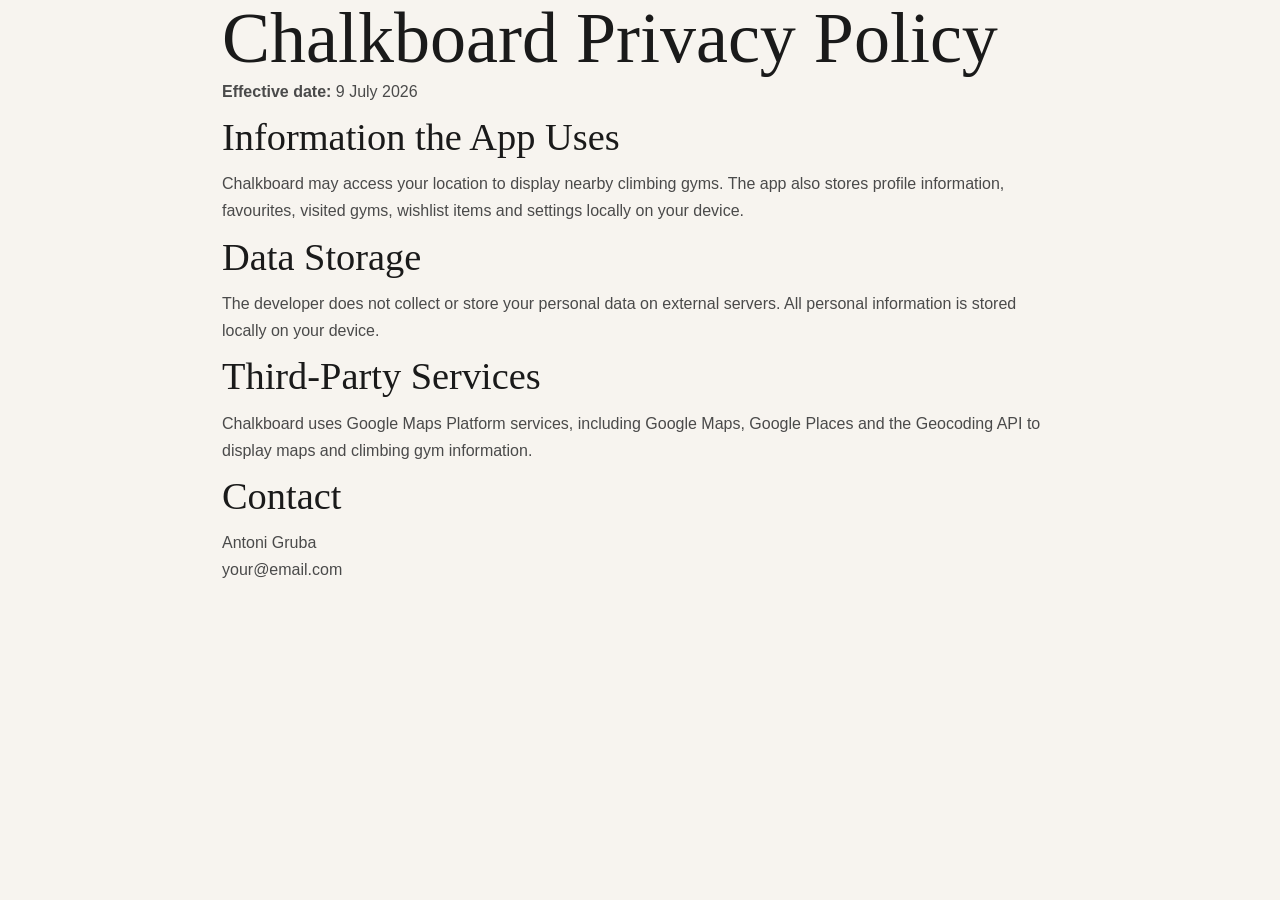
==== chalkboard/index.html @ cacdbe13 "added chalkboard privacy policy" ====
<!DOCTYPE html>
<html lang="en">
<head>
    <meta charset="UTF-8">
    <meta name="viewport" content="width=device-width, initial-scale=1.0">
    <title>Chalkboard Privacy Policy</title>
    <link rel="stylesheet" href="../../style.css">
</head>
<body>

<main class="container">
    <h1>Chalkboard Privacy Policy</h1>

    <p><strong>Effective date:</strong> 9 July 2026</p>

    <h2>Information the App Uses</h2>
    <p>
        Chalkboard may access your location to display nearby climbing gyms.
        The app also stores profile information, favourites, visited gyms,
        wishlist items and settings locally on your device.
    </p>

    <h2>Data Storage</h2>
    <p>
        The developer does not collect or store your personal data on external
        servers. All personal information is stored locally on your device.
    </p>

    <h2>Third-Party Services</h2>
    <p>
        Chalkboard uses Google Maps Platform services, including Google Maps,
        Google Places and the Geocoding API to display maps and climbing gym
        information.
    </p>

    <h2>Contact</h2>
    <p>
        Antoni Gruba<br>
        your@email.com
    </p>

</main>

</body>
</html>
---- style.css ----
/* ─── Variables ─────────────────────────────────── */
:root {
    --cream: #f7f4ef;
    --white: #ffffff;
    --ink: #1a1a1a;
    --ink-light: #4a4a4a;
    --ink-muted: #8a8a8a;
    --accent: #2a5c45;
    --accent-light: #3d7a5e;
    --accent-pale: #e8f2ed;
    --border: #e0dbd3;
    --shadow: 0 2px 20px rgba(0,0,0,0.07);
    --shadow-hover: 0 8px 40px rgba(0,0,0,0.13);
    --radius: 12px;
    --max-w: 900px;
}

/* ─── Reset ─────────────────────────────────────── */
*, *::before, *::after { box-sizing: border-box; margin: 0; padding: 0; }
html { scroll-behavior: smooth; }
body {
    font-family: 'DM Sans', sans-serif;
    background: var(--cream);
    color: var(--ink);
    font-size: 16px;
    line-height: 1.7;
    -webkit-font-smoothing: antialiased;
}
a { color: inherit; text-decoration: none; }
img { max-width: 100%; display: block; }

/* ─── Typography ─────────────────────────────────── */
h1, h2, h3 { font-family: 'DM Serif Display', serif; font-weight: 400; }
h1 { font-size: clamp(2.8rem, 6vw, 4.5rem); line-height: 1.08; }
h2 { font-size: clamp(1.8rem, 3vw, 2.4rem); }
h3 { font-size: 1.2rem; }
p { color: var(--ink-light); }

/* ─── Layout ─────────────────────────────────────── */
.container { max-width: var(--max-w); margin: 0 auto; padding: 0 2rem; }
section { padding: 5rem 0; }
section:nth-child(even) { background: var(--white); }

/* ─── Nav ────────────────────────────────────────── */
nav {
    position: fixed; top: 0; left: 0; right: 0; z-index: 100;
    background: rgba(247,244,239,0.92);
    backdrop-filter: blur(12px);
    border-bottom: 1px solid var(--border);
}
.nav-inner {
    max-width: var(--max-w); margin: 0 auto; padding: 0 2rem;
    display: flex;
    align-items: center;
    justify-content:space-evenly;
    height: 60px;
}
.nav-logo {
    font-family: 'DM Serif Display', serif;
    font-size: 1.2rem;
    letter-spacing: -0.01em;
}
.nav-links { display: flex; gap: 2rem; }
.nav-links a {
    font-size: 0.875rem;
    font-weight: 500;
    color: var(--ink-light);
    transition: color 0.2s;
}
.nav-links a:hover { color: var(--accent); }

/* ─── Hero ───────────────────────────────────────── */
#hero {
    padding: 9rem 0 5rem;
    background: var(--cream);
}
.hero-inner {
    max-width: var(--max-w); margin: 0 auto; padding: 0 2rem;
    display: grid; grid-template-columns: 1fr auto; gap: 3rem; align-items: center;
}
.hero-tag {
    display: inline-block;
    font-size: 0.8rem;
    font-weight: 600;
    letter-spacing: 0.12em;
    text-transform: uppercase;
    color: var(--accent);
    background: var(--accent-pale);
    padding: 0.3rem 0.9rem;
    border-radius: 100px;
    margin-bottom: 1.2rem;
}
.hero-title { margin-bottom: 1.2rem; color: var(--ink); }
.hero-title em {
    font-style: italic;
    color: var(--accent);
}
.hero-sub {
    font-size: 1.1rem;
    color: var(--ink-light);
    max-width: 520px;
    margin-bottom: 2rem;
}
.hero-btns { display: flex; gap: 1rem; flex-wrap: wrap; }
.btn {
    display: inline-flex; align-items: center; gap: 0.5rem;
    padding: 0.75rem 1.6rem;
    border-radius: 8px;
    font-size: 0.9rem;
    font-weight: 600;
    font-family: 'DM Sans', sans-serif;
    cursor: pointer;
    transition: all 0.2s;
    border: none;
}
.btn-primary {
    background: var(--accent);
    color: white;
}
.btn-primary:hover { background: var(--accent-light); transform: translateY(-1px); box-shadow: var(--shadow-hover); }
.btn-secondary {
    background: transparent;
    color: var(--ink);
    border: 1.5px solid var(--border);
}
.btn-secondary:hover { border-color: var(--accent); color: var(--accent); transform: translateY(-1px); }
.hero-photo {
    width: 160px; height: 160px;
    border-radius: 50%;
    object-fit: cover;
    border: 4px solid var(--white);
    box-shadow: var(--shadow-hover);
    background: var(--border);
    display: flex; align-items: center; justify-content: center;
    overflow: hidden;
}
.hero-photo-placeholder {
    width: 160px; height: 160px;
    border-radius: 50%;
    background: var(--accent-pale);
    border: 4px solid var(--white);
    box-shadow: var(--shadow-hover);
    display: flex; align-items: center; justify-content: center;
    font-size: 3rem;
    color: var(--accent);
    flex-shrink: 0;
}
.hero-stats {
    display: flex; gap: 2rem; margin-top: 2.5rem;
    padding-top: 2rem;
    border-top: 1px solid var(--border);
}
.stat-num {
    font-family: 'DM Serif Display', serif;
    font-size: 1.8rem;
    color: var(--ink);
    line-height: 1;
}
.stat-label { font-size: 0.8rem; color: var(--ink-muted); margin-top: 0.2rem; }

/* ─── Section Header ─────────────────────────────── */
.section-header { margin-bottom: 3rem; }
.section-tag {
    font-size: 0.75rem;
    font-weight: 600;
    letter-spacing: 0.14em;
    text-transform: uppercase;
    color: var(--accent);
    margin-bottom: 0.5rem;
}
.section-header h2 { color: var(--ink); }

/* ─── About ──────────────────────────────────────── */
#about .about-grid {
    display: grid; grid-template-columns: 1fr 1fr; gap: 4rem; align-items: start;
}
.about-text p { margin-bottom: 1rem; }
.about-text p:last-child { margin-bottom: 0; }
.about-facts { display: flex; flex-direction: column; gap: 1rem; }
.fact-item {
    display: flex; align-items: flex-start; gap: 1rem;
    padding: 1rem 1.2rem;
    background: var(--cream);
    border-radius: var(--radius);
    border: 1px solid var(--border);
}
.fact-icon { font-size: 1.3rem; flex-shrink: 0; margin-top: 0.1rem; }
.fact-label { font-size: 0.75rem; color: var(--ink-muted); font-weight: 500; text-transform: uppercase; letter-spacing: 0.06em; }
.fact-value { font-size: 0.9rem; color: var(--ink); font-weight: 500; }

/* ─── Projects ───────────────────────────────────── */
.projects-grid { display: grid; gap: 1.5rem; }
.project-card {
    background: var(--cream);
    border: 1px solid var(--border);
    border-radius: var(--radius);
    overflow: hidden;
    transition: box-shadow 0.25s, transform 0.25s;
}
.project-card:hover { box-shadow: var(--shadow-hover); transform: translateY(-3px); }
.project-card.featured { grid-column: 1 / -1; }
.project-img-placeholder {
    width: 100%; height: 200px;
    background: var(--accent-pale);
    display: flex; align-items: center; justify-content: center;
    font-size: 0.85rem;
    color: var(--accent);
    font-weight: 500;
    border-bottom: 1px solid var(--border);
}
.project-img-wrapper {
  position: relative;
  overflow: hidden;
}
.project-img-wrapper::after {
  content: '';
  position: absolute;
  bottom: 0;
  left: 0;
  right: 0;
  height: 30%;
  background: linear-gradient(to top, #f7f4ef, transparent);
  pointer-events: none;
}
.project-body { padding: 1.5rem; }
.project-badge {
    display: inline-block;
    font-size: 0.7rem;
    font-weight: 600;
    letter-spacing: 0.1em;
    text-transform: uppercase;
    color: var(--accent);
    background: var(--accent-pale);
    padding: 0.2rem 0.7rem;
    border-radius: 100px;
    margin-bottom: 0.8rem;
}
.project-card h3 {
    font-family: 'DM Serif Display', serif;
    font-size: 1.3rem;
    color: var(--ink);
    margin-bottom: 0.6rem;
}
.project-card p { font-size: 0.9rem; margin-bottom: 1rem; }
.project-tags { display: flex; flex-wrap: wrap; gap: 0.4rem; margin-bottom: 1.2rem; }
.tag {
    font-size: 0.75rem;
    background: var(--white);
    border: 1px solid var(--border);
    color: var(--ink-light);
    padding: 0.2rem 0.6rem;
    border-radius: 6px;
    font-weight: 500;
}
.project-links { display: flex; gap: 0.8rem; flex-wrap: wrap; }
.project-link {
    display: inline-flex; align-items: center; gap: 0.4rem;
    font-size: 0.82rem;
    font-weight: 600;
    color: var(--accent);
    padding: 0.4rem 0.9rem;
    border: 1.5px solid var(--accent);
    border-radius: 6px;
    transition: all 0.2s;
}
.project-link:hover { background: var(--accent); color: white; }
.project-link.secondary {
    color: var(--ink-muted);
    border-color: var(--border);
}
.project-link.secondary:hover { background: var(--ink); color: white; border-color: var(--ink); }

/* Two column grid for smaller projects */
.projects-2col {
    display: grid;
    grid-template-columns: 1fr 1fr;
    gap: 1.5rem;
    margin-top: 1.5rem;
}

/* ─── Experience ─────────────────────────────────── */
.timeline { display: flex; flex-direction: column; gap: 0; }
.timeline-item {
    display: grid;
    grid-template-columns: 140px 1fr;
    gap: 2rem;
    position: relative;
    padding-bottom: 2.5rem;
}
.timeline-item:last-child { padding-bottom: 0; }
.timeline-item::before {
    content: '';
    position: absolute;
    left: 140px;
    top: 8px; bottom: 0;
    width: 1px;
    background: var(--border);
    transform: translateX(calc(2rem / 2 - 0.5px));
}
.timeline-item:last-child::before { display: none; }
.timeline-date {
    font-size: 0.8rem;
    color: var(--ink-muted);
    font-weight: 500;
    padding-top: 0.2rem;
    text-align: right;
}
.timeline-dot {
    width: 10px; height: 10px;
    border-radius: 50%;
    background: var(--accent);
    border: 2px solid var(--white);
    box-shadow: 0 0 0 2px var(--accent);
    position: absolute;
    left: 140px;
    top: 6px;
    transform: translateX(calc(2rem / 2 - 5px));
    z-index: 1;
}
.timeline-content { padding-left: 1.5rem; }
.timeline-company {
    font-size: 0.75rem;
    font-weight: 600;
    letter-spacing: 0.08em;
    text-transform: uppercase;
    color: var(--accent);
    margin-bottom: 0.2rem;
}
.timeline-role {
    font-family: 'DM Serif Display', serif;
    font-size: 1.1rem;
    color: var(--ink);
    margin-bottom: 0.5rem;
}
.timeline-desc {
    font-size: 0.875rem;
    color: var(--ink-light);
    line-height: 1.6;
}

/* ─── Skills ─────────────────────────────────────── */
.skills-grid { display: grid; grid-template-columns: repeat(3, 1fr); gap: 1.5rem; }
.skill-group {
    background: var(--cream);
    border: 1px solid var(--border);
    border-radius: var(--radius);
    padding: 1.5rem;
}
.skill-group-title {
    font-size: 0.75rem;
    font-weight: 700;
    letter-spacing: 0.1em;
    text-transform: uppercase;
    color: var(--accent);
    margin-bottom: 1rem;
}
.skill-pills { display: flex; flex-wrap: wrap; gap: 0.5rem; }
.skill-pill {
    font-size: 0.82rem;
    font-weight: 500;
    background: var(--white);
    border: 1px solid var(--border);
    color: var(--ink);
    padding: 0.3rem 0.8rem;
    border-radius: 100px;
}

/* ─── Contact ────────────────────────────────────── */
#contact { background: var(--white); }
.contact-grid { display: grid; grid-template-columns: 1fr 1fr; gap: 4rem; align-items: start; }
.contact-links { display: flex; flex-direction: column; gap: 1rem; margin-top: 1.5rem; }
.contact-link-item {
    display: flex; align-items: center; gap: 1rem;
    padding: 1rem 1.2rem;
    border: 1px solid var(--border);
    border-radius: var(--radius);
    transition: all 0.2s;
    background: var(--cream);
}
.contact-link-item:hover { border-color: var(--accent); transform: translateX(4px); }
.contact-link-icon { font-size: 1.3rem; }
.contact-link-label { font-size: 0.75rem; color: var(--ink-muted); font-weight: 500; text-transform: uppercase; letter-spacing: 0.06em; }
.contact-link-value { font-size: 0.9rem; color: var(--ink); font-weight: 500; }

/* Form */
form { display: flex; flex-direction: column; gap: 1rem; }
.form-group { display: flex; flex-direction: column; gap: 0.4rem; }
label { font-size: 0.82rem; font-weight: 600; color: var(--ink); }
input, textarea {
    font-family: 'DM Sans', sans-serif;
    font-size: 0.9rem;
    padding: 0.75rem 1rem;
    border: 1.5px solid var(--border);
    border-radius: 8px;
    background: var(--cream);
    color: var(--ink);
    outline: none;
    transition: border-color 0.2s;
    resize: vertical;
}
input:focus, textarea:focus { border-color: var(--accent); }
textarea { min-height: 120px; }
.form-submit {
    align-self: flex-start;
    margin-top: 0.5rem;
}

/* ─── Footer ─────────────────────────────────────── */
footer {
    background: var(--ink);
    color: rgba(255,255,255,0.5);
    text-align: center;
    padding: 2rem;
    font-size: 0.82rem;
}
footer span { color: rgba(255,255,255,0.8); }

/* ─── Animations ─────────────────────────────────── */
.fade-in {
    opacity: 0;
    transform: translateY(20px);
    transition: opacity 0.6s ease, transform 0.6s ease;
}
.fade-in.visible { opacity: 1; transform: translateY(0); }

/* ─── Simple View ────────────────────────────────── */
#simple-view {
    display: none;
    position: fixed;
    inset: 0;
    z-index: 200;
    background: var(--white);
    overflow-y: auto;
}
#simple-view.active { display: block; }

.sv-close {
    position: fixed;
    top: 1.2rem; right: 1.5rem;
    z-index: 210;
    background: var(--ink);
    color: white;
    border: none;
    border-radius: 8px;
    padding: 0.5rem 1rem;
    font-size: 0.82rem;
    font-weight: 600;
    font-family: 'DM Sans', sans-serif;
    cursor: pointer;
    transition: background 0.2s;
}
.sv-close:hover { background: #333; }

.sv-inner {
    max-width: 780px;
    margin: 0 auto;
    padding: 3.5rem 2rem 4rem;
}

/* Header */
.sv-header {
    display: grid;
    grid-template-columns: 1fr auto;
    gap: 2rem;
    align-items: start;
    padding-bottom: 1.8rem;
    border-bottom: 2px solid var(--ink);
    margin-bottom: 1.8rem;
}
.sv-name {
    font-family: 'DM Serif Display', serif;
    font-size: 2.4rem;
    color: var(--ink);
    line-height: 1.1;
    margin-bottom: 0.3rem;
}
.sv-title {
    font-size: 0.95rem;
    color: var(--accent);
    font-weight: 600;
    margin-bottom: 0.8rem;
}
.sv-contact-line {
    display: flex;
    flex-wrap: wrap;
    gap: 0.3rem 1.2rem;
    font-size: 0.8rem;
    color: var(--ink-muted);
}
.sv-contact-line a { color: var(--ink-light); transition: color 0.2s; }
.sv-contact-line a:hover { color: var(--accent); }
.sv-photo-placeholder {
    width: 90px; height: 90px;
    border-radius: 50%;
    background: var(--accent-pale);
    display: flex; align-items: center; justify-content: center;
    font-size: 2rem;
    flex-shrink: 0;
    border: 3px solid var(--border);
}

/* Sections */
.sv-section { margin-bottom: 1.8rem; }
.sv-section-title {
    font-size: 0.7rem;
    font-weight: 700;
    letter-spacing: 0.14em;
    text-transform: uppercase;
    color: var(--accent);
    border-bottom: 1px solid var(--border);
    padding-bottom: 0.4rem;
    margin-bottom: 1rem;
}

/* Summary */
.sv-summary {
    font-size: 0.9rem;
    color: var(--ink-light);
    line-height: 1.7;
}

/* Experience */
.sv-job { margin-bottom: 1.2rem; }
.sv-job:last-child { margin-bottom: 0; }
.sv-job-header {
    display: flex;
    justify-content: space-between;
    align-items: baseline;
    flex-wrap: wrap;
    gap: 0.3rem;
    margin-bottom: 0.2rem;
}
.sv-job-title {
    font-family: 'DM Serif Display', serif;
    font-size: 1rem;
    color: var(--ink);
}
.sv-job-date {
    font-size: 0.78rem;
    color: var(--ink-muted);
    white-space: nowrap;
}
.sv-job-company {
    font-size: 0.78rem;
    font-weight: 600;
    color: var(--accent);
    margin-bottom: 0.4rem;
}
.sv-job ul {
    list-style: none;
    padding: 0;
    display: flex;
    flex-direction: column;
    gap: 0.2rem;
}
.sv-job ul li {
    font-size: 0.85rem;
    color: var(--ink-light);
    padding-left: 1rem;
    position: relative;
}
.sv-job ul li::before {
    content: '–';
    position: absolute;
    left: 0;
    color: var(--ink-muted);
}

/* Projects */
.sv-projects { display: flex; flex-direction: column; gap: 1.2rem; }
.sv-project {
    display: grid;
    overflow: visible;
    grid-template-columns: 1fr auto;
    gap: 1rem;
    align-items: start;
    padding: 1rem 1.2rem;
    border: 1px solid var(--border);
    border-radius: var(--radius);
    background: var(--cream);
}
.sv-project-img {
    width: 110px; height: 70px;
    border-radius: 6px;
    background: var(--accent-pale);
    display: flex; align-items: center; justify-content: center;
    font-size: 0.7rem;
    color: var(--accent);
    text-align: center;
    border: 1px solid var(--border);
    flex-shrink: 0;
    overflow: hidden;

    cursor: zoom-in;
    transition: transform 0.3s ease, box-shadow 0.3s ease;
    position: relative;
    z-index: 1;
}
.sv-project-img:hover {
  transform: scale(3.5);
  box-shadow: 0 20px 60px rgba(0,0,0,0.3);
  z-index: 100;
}
.sv-project-img img { width: 100%; height: 100%; object-fit: cover; }
.sv-project-name {
    font-family: 'DM Serif Display', serif;
    font-size: 0.95rem;
    color: var(--ink);
    margin-bottom: 0.2rem;
}
.sv-project-stack {
    font-size: 0.75rem;
    color: var(--accent);
    font-weight: 600;
    margin-bottom: 0.3rem;
}
.sv-project-desc {
    font-size: 0.82rem;
    color: var(--ink-light);
    line-height: 1.5;
}
.sv-project-link {
    font-size: 0.75rem;
    color: var(--accent);
    font-weight: 600;
    margin-top: 0.4rem;
    display: inline-block;
}

/* Education */
.sv-edu-item { margin-bottom: 0.8rem; }
.sv-edu-item:last-child { margin-bottom: 0; }
.sv-edu-header {
    display: flex; justify-content: space-between;
    flex-wrap: wrap; gap: 0.3rem;
    margin-bottom: 0.1rem;
}
.sv-edu-degree {
    font-family: 'DM Serif Display', serif;
    font-size: 0.95rem;
    color: var(--ink);
}
.sv-edu-date { font-size: 0.78rem; color: var(--ink-muted); }
.sv-edu-school { font-size: 0.82rem; color: var(--ink-light); }

/* Skills & Additional */
.sv-skills-row {
    display: flex; flex-wrap: wrap; gap: 0.4rem;
    margin-bottom: 0.6rem;
}
.sv-skill-label {
    font-size: 0.72rem;
    font-weight: 700;
    color: var(--ink-muted);
    text-transform: uppercase;
    letter-spacing: 0.06em;
    width: 100%;
    margin-bottom: 0.2rem;
}
.sv-pill {
    font-size: 0.78rem;
    background: var(--accent-pale);
    color: var(--accent);
    padding: 0.2rem 0.7rem;
    border-radius: 100px;
    font-weight: 500;
}
.sv-additional-grid {
    display: grid;
    grid-template-columns: 1fr 1fr;
    gap: 0.6rem 2rem;
    font-size: 0.85rem;
}
.sv-additional-item { color: var(--ink-light); }
.sv-additional-item strong { color: var(--ink); font-weight: 600; }

.btn-simple-view {
    background: var(--ink);
    color: white;
    border: none;
    border-radius: 8px;
    padding: 0.45rem 1rem;
    font-size: 0.8rem;
    font-weight: 600;
    font-family: 'DM Sans', sans-serif;
    cursor: pointer;
    transition: background 0.2s;
    white-space: nowrap;
}
.btn-simple-view:hover { background: #333; }
.mobile-simple-view-btn {
  display: none;
  position: fixed;
  top: 70px;
  left: 50%;
  transform: translateX(-50%);
  z-index: 99;
  background: var(--ink);
  color: white;
  border: none;
  border-radius: 8px;
  padding: 0.5rem 1.2rem;
  font-size: 0.82rem;
  font-weight: 600;
  font-family: 'DM Sans', sans-serif;
  cursor: pointer;
  box-shadow: var(--shadow);
  white-space: nowrap;
}

@media (max-width: 700px) {
  .mobile-simple-view-btn { display: block; }
  .btn-simple-view { display: none; }
  .nav-links { gap: 0.6rem; }
}

@media (max-width: 600px) {
    .sv-header { grid-template-columns: 1fr; }
    .sv-photo-placeholder { display: none; }
    .sv-project { grid-template-columns: 1fr; }
    .sv-project-img { display: none; }
    .sv-additional-grid { grid-template-columns: 1fr; }

    .nav-links a { font-size: 0.7rem; }
    .nav-logo { font-size: 1rem; }
}

/* ─── Responsive ─────────────────────────────────── */
@media (max-width: 700px) {
    .hero-inner { grid-template-columns: 1fr; }
    .hero-photo-placeholder { display: none; }
    #about .about-grid { grid-template-columns: 1fr; gap: 2rem; }
    .projects-2col { grid-template-columns: 1fr; }
    .skills-grid { grid-template-columns: 1fr 1fr; }
    .contact-grid { grid-template-columns: 1fr; gap: 2rem; }
    .timeline-item { grid-template-columns: 1fr; }
    .timeline-item::before { display: none; }
    .timeline-dot { display: none; }
    .timeline-date { text-align: left; }
    .timeline-content { padding-left: 0; }
    .nav-links { gap: 1.2rem; }
    .hero-stats { gap: 1.2rem; }
}
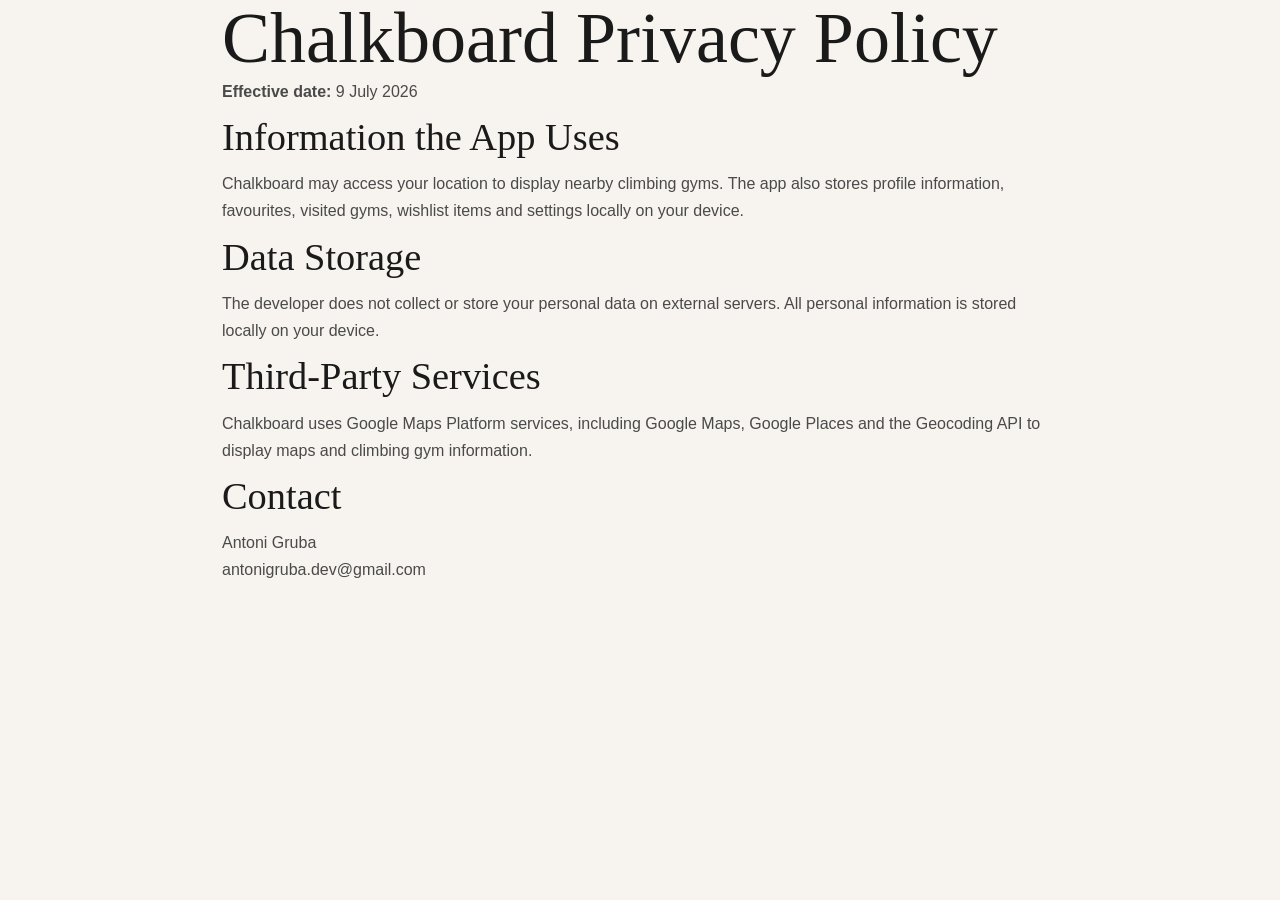
==== commit ee0daa36: "email update in privacy policy" ====
--- a/chalkboard/index.html
+++ b/chalkboard/index.html
@@ -36,7 +36,7 @@
     <h2>Contact</h2>
     <p>
         Antoni Gruba<br>
-        your@email.com
+        antonigruba.dev@gmail.com
     </p>
 
 </main>
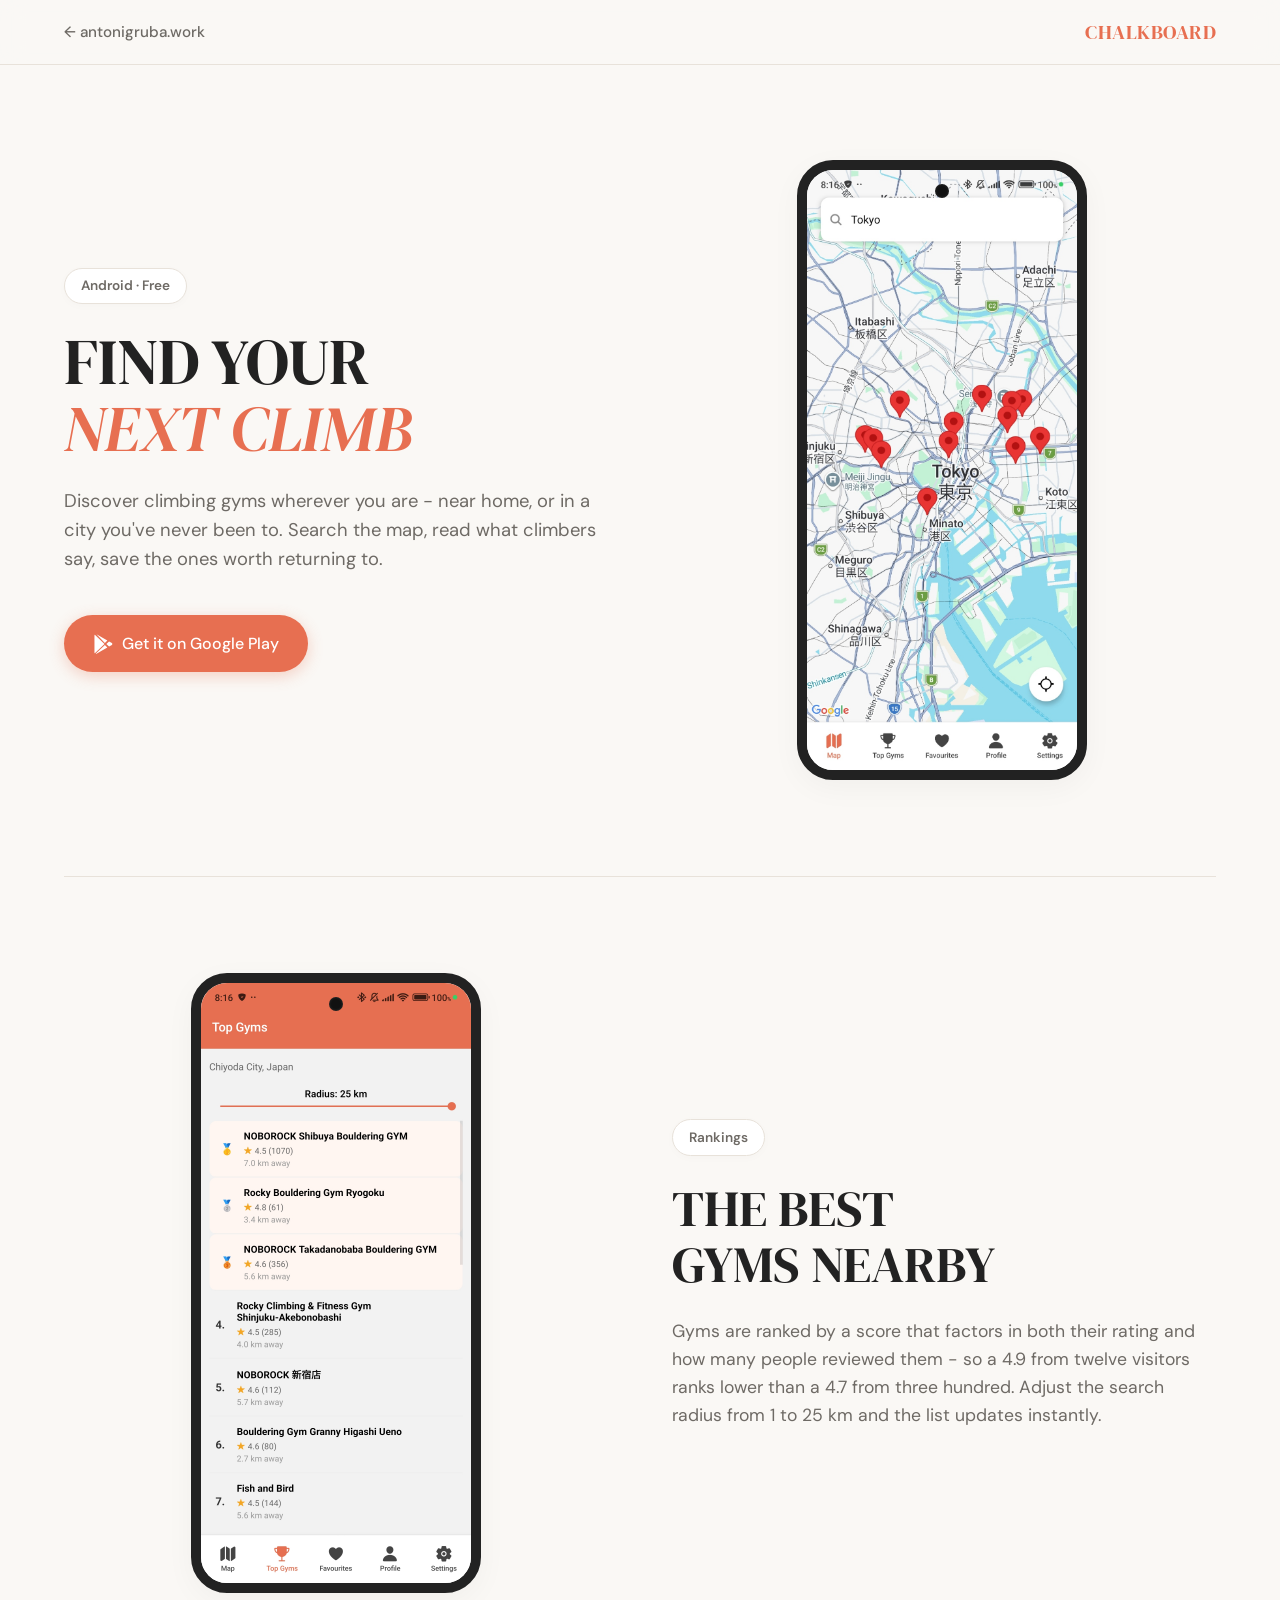
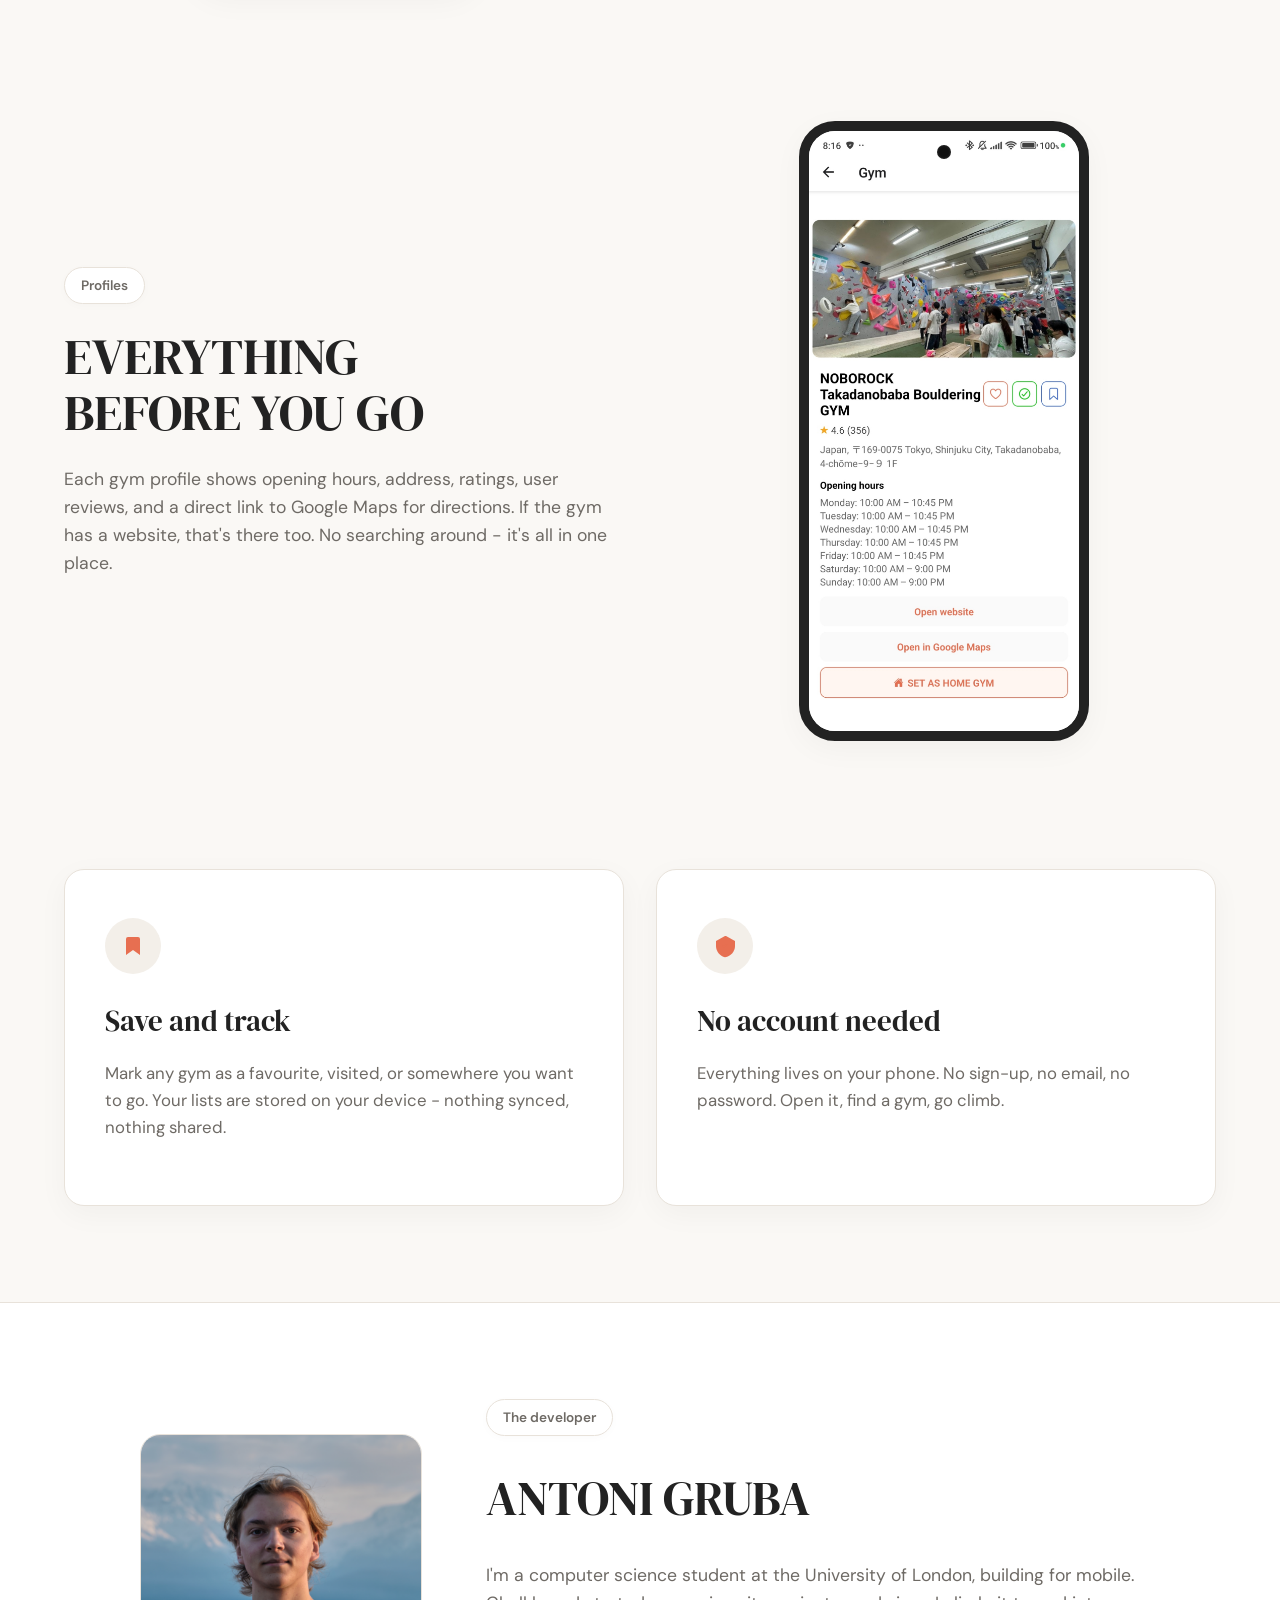
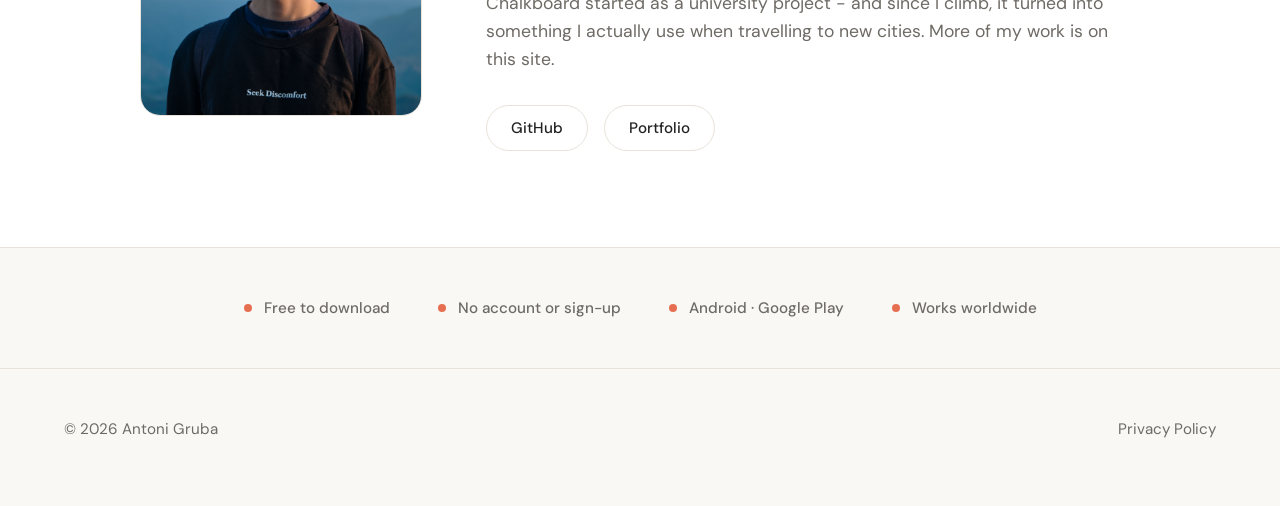
==== commit 1e22a977: "Created a new webpage for Chalkboard, updated info related to Chalkboard" ====
--- a/chalkboard/index.html
+++ b/chalkboard/index.html
@@ -1,45 +1,196 @@
 <!DOCTYPE html>
 <html lang="en">
 <head>
-    <meta charset="UTF-8">
-    <meta name="viewport" content="width=device-width, initial-scale=1.0">
-    <title>Chalkboard Privacy Policy</title>
-    <link rel="stylesheet" href="../../style.css">
+  <meta charset="UTF-8">
+  <meta name="viewport" content="width=device-width, initial-scale=1.0">
+  <title>Chalkboard - Find Climbing Gyms</title>
+  <meta name="description" content="Discover climbing gyms wherever you are. Map-based search, gym profiles, and personal lists - free on Android.">
+  <link rel="preconnect" href="https://fonts.googleapis.com">
+  <link rel="preconnect" href="https://fonts.gstatic.com" crossorigin>
+  <link href="https://fonts.googleapis.com/css2?family=DM+Serif+Display&family=DM+Sans:wght@300;400;500;600;700&display=swap" rel="stylesheet">
+  <link rel="stylesheet" href="style.css">
 </head>
 <body>
 
-<main class="container">
-    <h1>Chalkboard Privacy Policy</h1>
+  <nav>
+    <a class="nav-back" href="https://antonigruba.work">← antonigruba.work</a>
+    <span class="nav-wordmark">CHALKBOARD</span>
+  </nav>
 
-    <p><strong>Effective date:</strong> 9 July 2026</p>
 
-    <h2>Information the App Uses</h2>
-    <p>
-        Chalkboard may access your location to display nearby climbing gyms.
-        The app also stores profile information, favourites, visited gyms,
-        wishlist items and settings locally on your device.
-    </p>
+  <!--  HERO  -->
+  <section class="hero">
+    <div class="hero-text">
+      <p class="eyebrow">Android · Free</p>
+      <h1 class="hero-title">
+        FIND YOUR<br>
+        <span class="coral">NEXT CLIMB</span>
+      </h1>
+      <p class="hero-sub">
+        Discover climbing gyms wherever you are - near home, or in a city you've never been to. Search the map, read what climbers say, save the ones worth returning to.
+      </p>
+      <a class="play-btn"
+         href="https://play.google.com/store/apps/details?id=com.antek.chalkboard"
+         target="_blank" rel="noopener noreferrer">
+        <!-- Google Play icon -->
+        <svg viewBox="0 0 24 24" fill="currentColor" aria-hidden="true">
+          <path d="M3.18 23.76c.3.17.65.19.97.07L17.22 16.27l-2.97-2.98L3.18 23.76zm-1.43-1.42V1.66c0-.36.17-.68.45-.86L13.8 12 2.2 23.2a1 1 0 0 1-.45-.86zM22.1 10.6l-2.82-1.63-3.27 3.03 3.27 3.04 2.85-1.65a1.45 1.45 0 0 0 0-2.79zM4.15.17l13.07 7.56-2.97 2.97L4.15.17z"/>
+        </svg>
+        Get it on Google Play
+      </a>
+    </div>
 
-    <h2>Data Storage</h2>
-    <p>
-        The developer does not collect or store your personal data on external
-        servers. All personal information is stored locally on your device.
-    </p>
+    <div class="phone-wrap">
+      <div class="phone">
+        <div class="phone-screen">
+            <img src="./images/home-map.jpg" alt="Map screen showing climbing gyms">
+        </div>
+      </div>
+    </div>
+  </section>
 
-    <h2>Third-Party Services</h2>
-    <p>
-        Chalkboard uses Google Maps Platform services, including Google Maps,
-        Google Places and the Geocoding API to display maps and climbing gym
-        information.
-    </p>
+  <hr class="chalk">
 
-    <h2>Contact</h2>
-    <p>
-        Antoni Gruba<br>
-        antonigruba.dev@gmail.com
-    </p>
 
-</main>
+  <!--  FEATURES  -->
+  <section class="features">
+
+    <!-- Feature 1: Top gyms ranking -->
+    <div class="feature feature--flip reveal">
+      <div class="phone-wrap">
+        <div class="phone">
+          <div class="phone-screen">
+              <img src="./images/top-gyms.jpg" alt="Top gyms ranking screen">
+          </div>
+        </div>
+      </div>
+      <div>
+        <span class="feature-label">Rankings</span>
+        <h2 class="feature-heading">THE BEST<br>GYMS NEARBY</h2>
+        <p class="feature-body">
+          Gyms are ranked by a score that factors in both their rating and how many people reviewed them - so a 4.9 from twelve visitors ranks lower than a 4.7 from three hundred. Adjust the search radius from 1 to 25 km and the list updates instantly.
+        </p>
+      </div>
+    </div>
+
+    <!-- Feature 2: Gym profiles -->
+    <div class="feature reveal">
+      <div>
+        <span class="feature-label">Profiles</span>
+        <h2 class="feature-heading">EVERYTHING<br>BEFORE YOU GO</h2>
+        <p class="feature-body">
+          Each gym profile shows opening hours, address, ratings, user reviews, and a direct link to Google Maps for directions. If the gym has a website, that's there too. No searching around - it's all in one place.
+        </p>
+      </div>
+      <div class="phone-wrap">
+        <div class="phone">
+          <div class="phone-screen">
+              <img src="./images/gym-profile.jpg" alt="Gym profile screen">
+          </div>
+        </div>
+      </div>
+    </div>
+
+    <!-- Two small features -->
+    <div class="small-pair reveal">
+
+      <div class="small-card">
+        <div class="small-icon">
+          <!-- Bookmark icon -->
+          <svg viewBox="0 0 24 24">
+            <path d="M19 21 12 16 5 21V5a2 2 0 0 1 2-2h10a2 2 0 0 1 2 2v16z"/>
+          </svg>
+        </div>
+        <p class="small-card-title">Save and track</p>
+        <p class="small-card-body">
+          Mark any gym as a favourite, visited, or somewhere you want to go. Your lists are stored on your device - nothing synced, nothing shared.
+        </p>
+      </div>
+
+      <div class="small-card">
+        <div class="small-icon">
+          <!-- Shield / privacy icon -->
+          <svg viewBox="0 0 24 24">
+            <path d="M12 2 3 7v5c0 5.25 3.75 10.15 9 11.25C18.25 22.15 22 17.25 22 12V7l-9-5z"/>
+            <polyline points="9 12 11 14 15 10"/>
+          </svg>
+        </div>
+        <p class="small-card-title">No account needed</p>
+        <p class="small-card-body">
+          Everything lives on your phone. No sign-up, no email, no password. Open it, find a gym, go climb.
+        </p>
+      </div>
+
+    </div>
+
+  </section>
+
+
+  <!--  ABOUT THE DEVELOPER  -->
+  <div class="about-wrap">
+    <div class="about reveal">
+
+      <div class="about-photo">
+          <img src="./images/dev.png" alt="Antoni Gruba photo">
+      </div>
+
+      <div>
+        <p class="eyebrow">The developer</p>
+        <h2 class="about-name">ANTONI GRUBA</h2>
+        <p class="about-body">
+          I'm a computer science student at the University of London, building for mobile. Chalkboard started as a university project - and since I climb, it turned into something I actually use when travelling to new cities. More of my work is on this site.
+        </p>
+        <div class="about-links">
+          <a class="about-link" href="https://github.com/ubantpy" target="_blank" rel="noopener">GitHub</a>
+          <a class="about-link" href="https://antonigruba.work">Portfolio</a>
+        </div>
+      </div>
+
+    </div>
+  </div>
+
+
+  <!--  QUICK FACTS STRIP  -->
+  <div class="strip">
+    <div class="strip-item">
+      <div class="strip-dot"></div>
+      <span class="strip-text">Free to download</span>
+    </div>
+    <div class="strip-item">
+      <div class="strip-dot"></div>
+      <span class="strip-text">No account or sign-up</span>
+    </div>
+    <div class="strip-item">
+      <div class="strip-dot"></div>
+      <span class="strip-text">Android · Google Play</span>
+    </div>
+    <div class="strip-item">
+      <div class="strip-dot"></div>
+      <span class="strip-text">Works worldwide</span>
+    </div>
+  </div>
+
+
+  <!-- ─Footer -->
+  <footer>
+    <p>© 2026 Antoni Gruba</p>
+    <a href="/chalkboard/privacy-policy">Privacy Policy</a>
+  </footer>
+
+
+  <script>
+    // Scroll reveal
+    const els = document.querySelectorAll('.reveal');
+    const io = new IntersectionObserver((entries) => {
+      entries.forEach(e => {
+        if (e.isIntersecting) {
+          e.target.classList.add('visible');
+          io.unobserve(e.target);
+        }
+      });
+    }, { threshold: 0.12 });
+    els.forEach(el => io.observe(el));
+  </script>
 
 </body>
 </html>
--- a/chalkboard/style.css
+++ b/chalkboard/style.css
@@ -0,0 +1,508 @@
+/* ==========================================================================
+   Base & Variables
+   ========================================================================== */
+:root {
+  /* Warm light palette matching the portfolio */
+  --accent: #E76F51;
+  --bg: #FAF8F5;
+  --surface: #FFFFFF;
+  --surface-alt: #F3EFE9;
+  --text: #222222;
+  --muted: #6E6A65;
+  --border: #E8E2DA;
+  
+  /* Shadows & Radii */
+  --shadow-soft: 0 8px 30px rgba(0, 0, 0, 0.04);
+  --shadow-hover: 0 12px 40px rgba(231, 111, 81, 0.25);
+  --radius-card: 20px;
+  --radius-btn: 99px;
+}
+
+html {
+  scroll-behavior: smooth;
+}
+
+body {
+  margin: 0;
+  padding: 0;
+  font-family: 'DM Sans', sans-serif;
+  background-color: var(--bg);
+  color: var(--text);
+  line-height: 1.6;
+  overflow-x: hidden;
+}
+
+/* Typography */
+h1, h2, h3, .nav-wordmark, .small-card-title, .about-name {
+  font-family: 'DM Serif Display', serif;
+  font-weight: 400;
+  margin: 0;
+  color: var(--text);
+}
+
+p {
+  margin-top: 0;
+}
+
+/* ==========================================================================
+   Navigation
+   ========================================================================== */
+nav {
+  position: fixed;
+  top: 0;
+  left: 0;
+  width: 100%;
+  display: flex;
+  justify-content: space-between;
+  align-items: center;
+  padding: 1rem 5%;
+  box-sizing: border-box;
+  background: rgba(250, 248, 245, 0.85); /* Matches --bg with transparency */
+  backdrop-filter: blur(12px);
+  -webkit-backdrop-filter: blur(12px);
+  border-bottom: 1px solid var(--border);
+  z-index: 1000;
+  transition: all 0.3s ease;
+}
+
+.nav-back {
+  color: var(--muted);
+  text-decoration: none;
+  font-size: 0.95rem;
+  font-weight: 500;
+  transition: color 0.2s ease;
+}
+
+.nav-back:hover {
+  color: var(--text);
+}
+
+.nav-wordmark {
+  font-size: 1.25rem;
+  letter-spacing: 0.5px;
+  color: var(--accent);
+}
+
+/* ==========================================================================
+   Hero Section
+   ========================================================================== */
+.hero {
+  padding: 10rem 5% 6rem;
+  max-width: 1200px;
+  margin: 0 auto;
+  display: flex;
+  align-items: center;
+  justify-content: space-between;
+  gap: 4rem;
+}
+
+.hero-text {
+  flex: 1;
+  max-width: 540px;
+}
+
+/* Reusable eyebrow pill */
+.eyebrow, .feature-label {
+  display: inline-block;
+  padding: 0.4rem 1rem;
+  background: var(--surface);
+  border: 1px solid var(--border);
+  border-radius: var(--radius-btn);
+  font-size: 0.85rem;
+  color: var(--muted);
+  font-weight: 600;
+  margin-bottom: 1.5rem;
+  box-shadow: 0 2px 10px rgba(0,0,0,0.02);
+}
+
+.hero-title {
+  font-size: clamp(3rem, 5vw, 4.5rem);
+  line-height: 1.05;
+  margin-bottom: 1.5rem;
+}
+
+.coral {
+  color: var(--accent);
+  font-style: italic; /* Nod to portfolio styling */
+}
+
+.hero-sub {
+  font-size: 1.15rem;
+  color: var(--muted);
+  margin-bottom: 2.5rem;
+}
+
+/* Primary Button */
+.play-btn {
+  display: inline-flex;
+  align-items: center;
+  gap: 0.6rem;
+  background-color: var(--accent);
+  color: #FFFFFF;
+  padding: 1rem 1.8rem;
+  border-radius: var(--radius-btn);
+  text-decoration: none;
+  font-weight: 500;
+  font-size: 1rem;
+  box-shadow: 0 4px 15px rgba(231, 111, 81, 0.3);
+  transition: transform 0.3s ease, box-shadow 0.3s ease;
+}
+
+.play-btn:hover {
+  transform: translateY(-3px);
+  box-shadow: var(--shadow-hover);
+}
+
+.play-btn svg {
+  width: 20px;
+  height: 20px;
+}
+
+/* ==========================================================================
+   Phone Mockup Component (Xiaomi 12x / 20:9 ratio)
+   ========================================================================== */
+.phone-wrap {
+  flex: 1;
+  display: flex;
+  justify-content: center;
+  align-items: center;
+}
+
+.phone {
+  width: 270px;
+  height: 600px; /* 270x600 creates an exact 9:20 aspect ratio */
+  background: var(--surface);
+  border: 10px solid #222222;
+  border-radius: 36px;
+  box-shadow: var(--shadow-soft);
+  position: relative;
+  overflow: hidden;
+}
+
+/* Xiaomi 12x Hole-punch camera */
+.phone::before {
+  content: '';
+  position: absolute;
+  top: 14px; /* Slight padding from top */
+  left: 50%;
+  transform: translateX(-50%);
+  width: 14px;
+  height: 14px;
+  background: #111111;
+  border-radius: 50%;
+  z-index: 2;
+  box-shadow: inset 0 0 3px rgba(255,255,255,0.15); /* Subtle lens reflection */
+}
+
+.phone-screen {
+  width: 100%;
+  height: 100%;
+  background: var(--surface-alt);
+  display: flex;
+  align-items: center;
+  justify-content: center;
+}
+
+/* Ensure the screenshot perfectly fills the 20:9 space */
+.phone-screen img {
+  width: 100%;
+  height: 100%;
+  object-fit: cover; 
+}
+
+/* ==========================================================================
+   Dividers
+   ========================================================================== */
+.chalk {
+  border: none;
+  border-top: 1px solid var(--border);
+  max-width: 1200px;
+  margin: 0 auto;
+  width: 90%;
+}
+
+/* ==========================================================================
+   Features Section
+   ========================================================================== */
+.features {
+  padding: 6rem 5%;
+  max-width: 1200px;
+  margin: 0 auto;
+  display: flex;
+  flex-direction: column;
+  gap: 8rem;
+}
+
+.feature {
+  display: flex;
+  align-items: center;
+  justify-content: space-between;
+  gap: 4rem;
+}
+
+.feature > div {
+  flex: 1;
+}
+
+.feature-heading {
+  font-size: clamp(2.5rem, 4vw, 3.5rem);
+  line-height: 1.1;
+  margin-bottom: 1.5rem;
+}
+
+.feature-body {
+  font-size: 1.1rem;
+  color: var(--muted);
+}
+
+/* Small Cards Grid */
+.small-pair {
+  display: grid;
+  grid-template-columns: 1fr 1fr;
+  gap: 2rem;
+}
+
+.small-card {
+  background: var(--surface);
+  border: 1px solid var(--border);
+  border-radius: var(--radius-card);
+  padding: 3rem 2.5rem;
+  box-shadow: var(--shadow-soft);
+  transition: transform 0.3s ease;
+}
+
+.small-card:hover {
+  transform: translateY(-5px);
+}
+
+.small-icon {
+  width: 56px;
+  height: 56px;
+  background: var(--surface-alt);
+  border-radius: 50%;
+  display: flex;
+  align-items: center;
+  justify-content: center;
+  margin-bottom: 1.5rem;
+  color: var(--accent);
+}
+
+.small-icon svg {
+  width: 24px;
+  height: 24px;
+  fill: currentColor;
+}
+
+.small-card-title {
+  font-size: 1.8rem;
+  margin-bottom: 1rem;
+}
+
+.small-card-body {
+  color: var(--muted);
+  font-size: 1.05rem;
+  line-height: 1.6;
+}
+
+/* ==========================================================================
+   About Section
+   ========================================================================== */
+.about-wrap {
+  background: var(--surface);
+  padding: 6rem 5%;
+  border-top: 1px solid var(--border);
+  border-bottom: 1px solid var(--border);
+}
+
+.about {
+  max-width: 1000px;
+  margin: 0 auto;
+  display: flex;
+  align-items: center;
+  gap: 4rem;
+}
+
+.about-photo {
+  width: 280px;
+  height: 280px;
+  flex-shrink: 0;
+  border-radius: var(--radius-card);
+  background: var(--surface-alt);
+  border: 1px solid var(--border);
+  overflow: hidden;
+  display: flex;
+  align-items: center;
+  justify-content: center;
+  color: var(--muted);
+}
+
+.about-photo img {
+  width: 100%;
+  height: 100%;
+  object-fit: cover;
+}
+
+.about-name {
+  font-size: 3rem;
+  margin-bottom: 1.5rem;
+}
+
+.about-body {
+  font-size: 1.1rem;
+  color: var(--muted);
+  margin-bottom: 2rem;
+}
+
+.about-links {
+  display: flex;
+  gap: 1rem;
+}
+
+.about-link {
+  padding: 0.6rem 1.5rem;
+  border-radius: var(--radius-btn);
+  border: 1px solid var(--border);
+  color: var(--text);
+  text-decoration: none;
+  font-weight: 500;
+  font-size: 0.95rem;
+  transition: all 0.3s ease;
+}
+
+.about-link:hover {
+  background: var(--surface-alt);
+  border-color: var(--muted);
+}
+
+/* ==========================================================================
+   Quick Facts Strip
+   ========================================================================== */
+.strip {
+  display: flex;
+  justify-content: center;
+  align-items: center;
+  flex-wrap: wrap;
+  gap: 3rem;
+  padding: 3rem 5%;
+  background: var(--bg);
+}
+
+.strip-item {
+  display: flex;
+  align-items: center;
+  gap: 0.75rem;
+}
+
+.strip-dot {
+  width: 8px;
+  height: 8px;
+  background: var(--accent);
+  border-radius: 50%;
+}
+
+.strip-text {
+  color: var(--muted);
+  font-weight: 500;
+  font-size: 0.95rem;
+}
+
+/* ==========================================================================
+   Footer
+   ========================================================================== */
+footer {
+  max-width: 1200px;
+  margin: 0 auto;
+  padding: 3rem 5% 4rem;
+  border-top: 1px solid var(--border);
+  display: flex;
+  justify-content: space-between;
+  align-items: center;
+}
+
+footer p {
+  color: var(--muted);
+  font-size: 0.95rem;
+  margin: 0;
+}
+
+footer a {
+  color: var(--muted);
+  text-decoration: none;
+  font-size: 0.95rem;
+  transition: color 0.3s ease;
+}
+
+footer a:hover {
+  color: var(--text);
+}
+
+/* ==========================================================================
+   Animations
+   ========================================================================== */
+.reveal {
+  opacity: 0;
+  transform: translateY(40px);
+  transition: opacity 0.8s cubic-bezier(0.2, 0.8, 0.2, 1), 
+              transform 0.8s cubic-bezier(0.2, 0.8, 0.2, 1);
+}
+
+.reveal.visible {
+  opacity: 1;
+  transform: translateY(0);
+}
+
+/* ==========================================================================
+   Responsive
+   ========================================================================== */
+@media (max-width: 900px) {
+  .hero {
+    flex-direction: column;
+    text-align: center;
+    padding-top: 8rem;
+  }
+  
+  .hero-text {
+    display: flex;
+    flex-direction: column;
+    align-items: center;
+  }
+  
+  .about {
+    flex-direction: column;
+    text-align: center;
+  }
+  
+  .about-links {
+    justify-content: center;
+  }
+}
+
+@media (max-width: 768px) {
+  .feature {
+    flex-direction: column;
+    text-align: center;
+    gap: 3rem;
+  }
+
+  /* Keep text on top, phone on bottom for mobile consistency */
+  .feature { flex-direction: column; }
+  .feature--flip { flex-direction: column-reverse; }
+
+  .small-pair {
+    grid-template-columns: 1fr;
+  }
+  
+  footer {
+    flex-direction: column;
+    gap: 1.5rem;
+    text-align: center;
+  }
+  
+  .strip {
+    gap: 1.5rem;
+    flex-direction: column;
+    align-items: flex-start;
+    max-width: fit-content;
+    margin: 0 auto;
+  }
+}
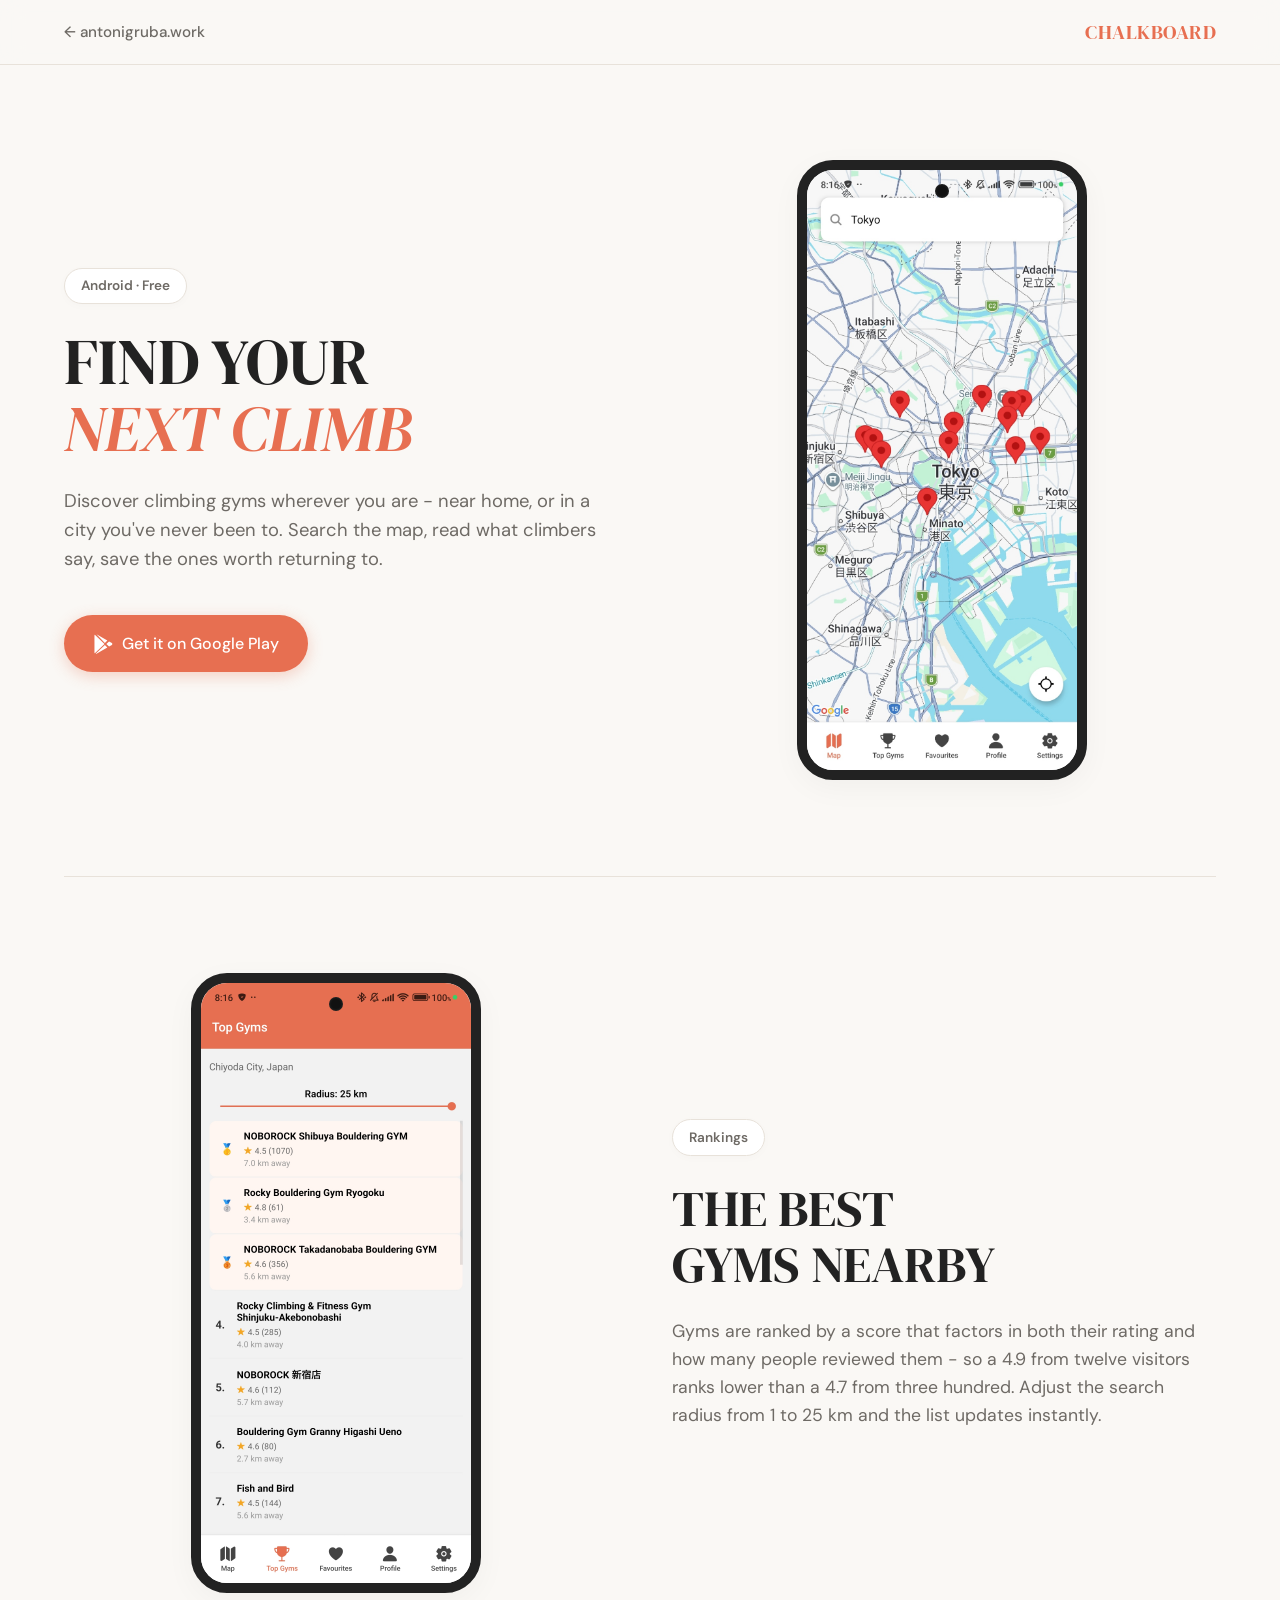
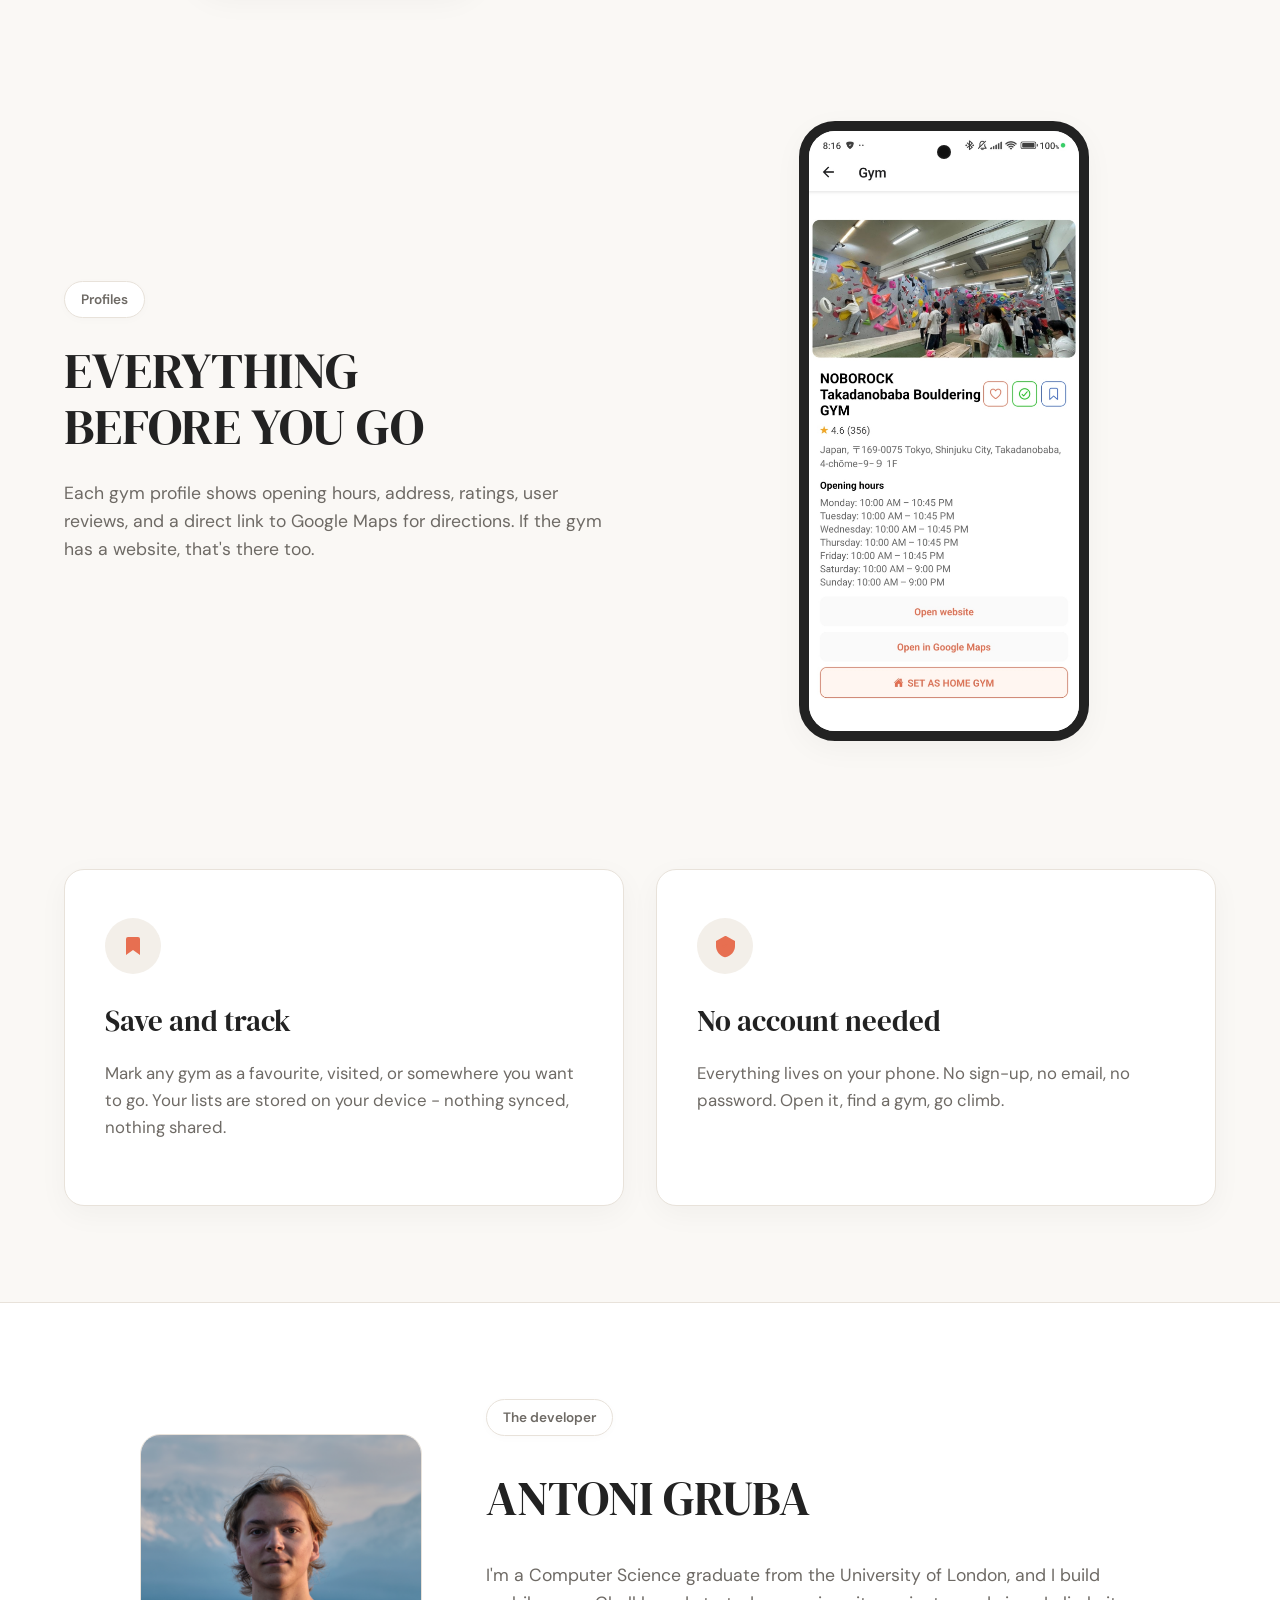
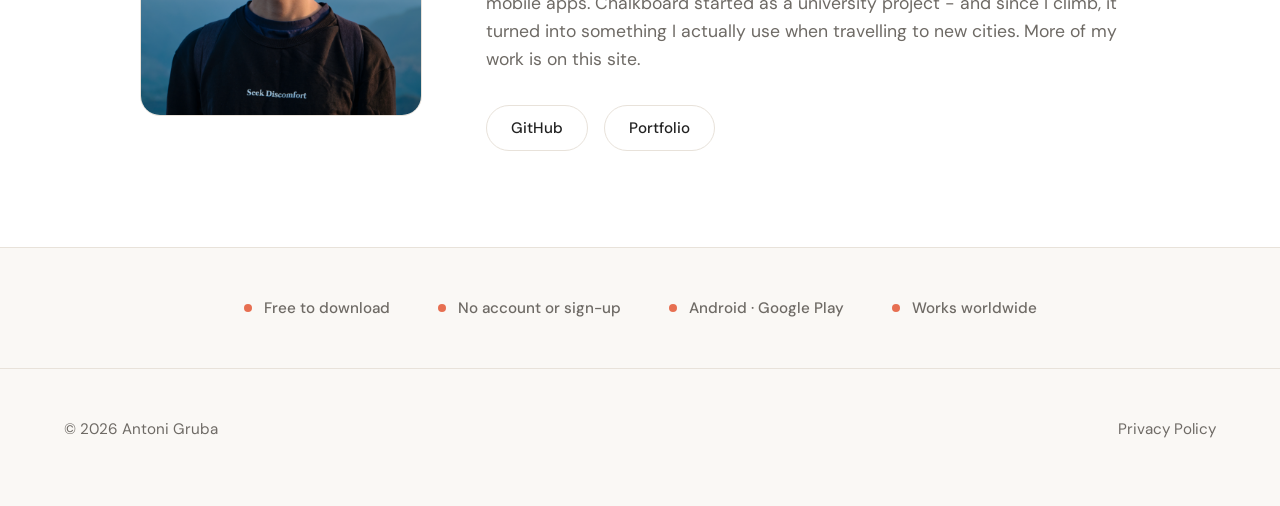
==== commit 2e2cc499: "Rewrite vague phrasing across the site and drop "junior" Applies the 24 rewrites from the phrasing r" ====
--- a/chalkboard/index.html
+++ b/chalkboard/index.html
@@ -1,10 +1,24 @@
 <!DOCTYPE html>
 <html lang="en">
 <head>
+  <!-- Google tag (gtag.js) -->
+  <script async src="https://www.googletagmanager.com/gtag/js?id=G-9PYTMMY21R"></script>
+  <script src="/analytics.js"></script>
   <meta charset="UTF-8">
   <meta name="viewport" content="width=device-width, initial-scale=1.0">
   <title>Chalkboard - Find Climbing Gyms</title>
   <meta name="description" content="Discover climbing gyms wherever you are. Map-based search, gym profiles, and personal lists - free on Android.">
+  <link rel="canonical" href="https://antonigruba.work/chalkboard/">
+  <meta property="og:type" content="website">
+  <meta property="og:site_name" content="Antoni Gruba">
+  <meta property="og:title" content="Chalkboard - Find Climbing Gyms">
+  <meta property="og:description" content="Discover climbing gyms wherever you are. Map-based search, gym profiles, and personal lists - free on Android.">
+  <meta property="og:url" content="https://antonigruba.work/chalkboard/">
+  <meta property="og:image" content="https://antonigruba.work/images/climbing-app-screenshots.jpg">
+  <meta property="og:image:width" content="1200">
+  <meta property="og:image:height" content="600">
+  <meta property="og:image:alt" content="Chalkboard app screenshots">
+  <meta name="twitter:card" content="summary_large_image">
   <link rel="preconnect" href="https://fonts.googleapis.com">
   <link rel="preconnect" href="https://fonts.gstatic.com" crossorigin>
   <link href="https://fonts.googleapis.com/css2?family=DM+Serif+Display&family=DM+Sans:wght@300;400;500;600;700&display=swap" rel="stylesheet">
@@ -79,7 +93,7 @@
         <span class="feature-label">Profiles</span>
         <h2 class="feature-heading">EVERYTHING<br>BEFORE YOU GO</h2>
         <p class="feature-body">
-          Each gym profile shows opening hours, address, ratings, user reviews, and a direct link to Google Maps for directions. If the gym has a website, that's there too. No searching around - it's all in one place.
+          Each gym profile shows opening hours, address, ratings, user reviews, and a direct link to Google Maps for directions. If the gym has a website, that's there too.
         </p>
       </div>
       <div class="phone-wrap">
@@ -138,7 +152,7 @@
         <p class="eyebrow">The developer</p>
         <h2 class="about-name">ANTONI GRUBA</h2>
         <p class="about-body">
-          I'm a computer science student at the University of London, building for mobile. Chalkboard started as a university project - and since I climb, it turned into something I actually use when travelling to new cities. More of my work is on this site.
+          I'm a Computer Science graduate from the University of London, and I build mobile apps. Chalkboard started as a university project - and since I climb, it turned into something I actually use when travelling to new cities. More of my work is on this site.
         </p>
         <div class="about-links">
           <a class="about-link" href="https://github.com/ubantpy" target="_blank" rel="noopener">GitHub</a>
